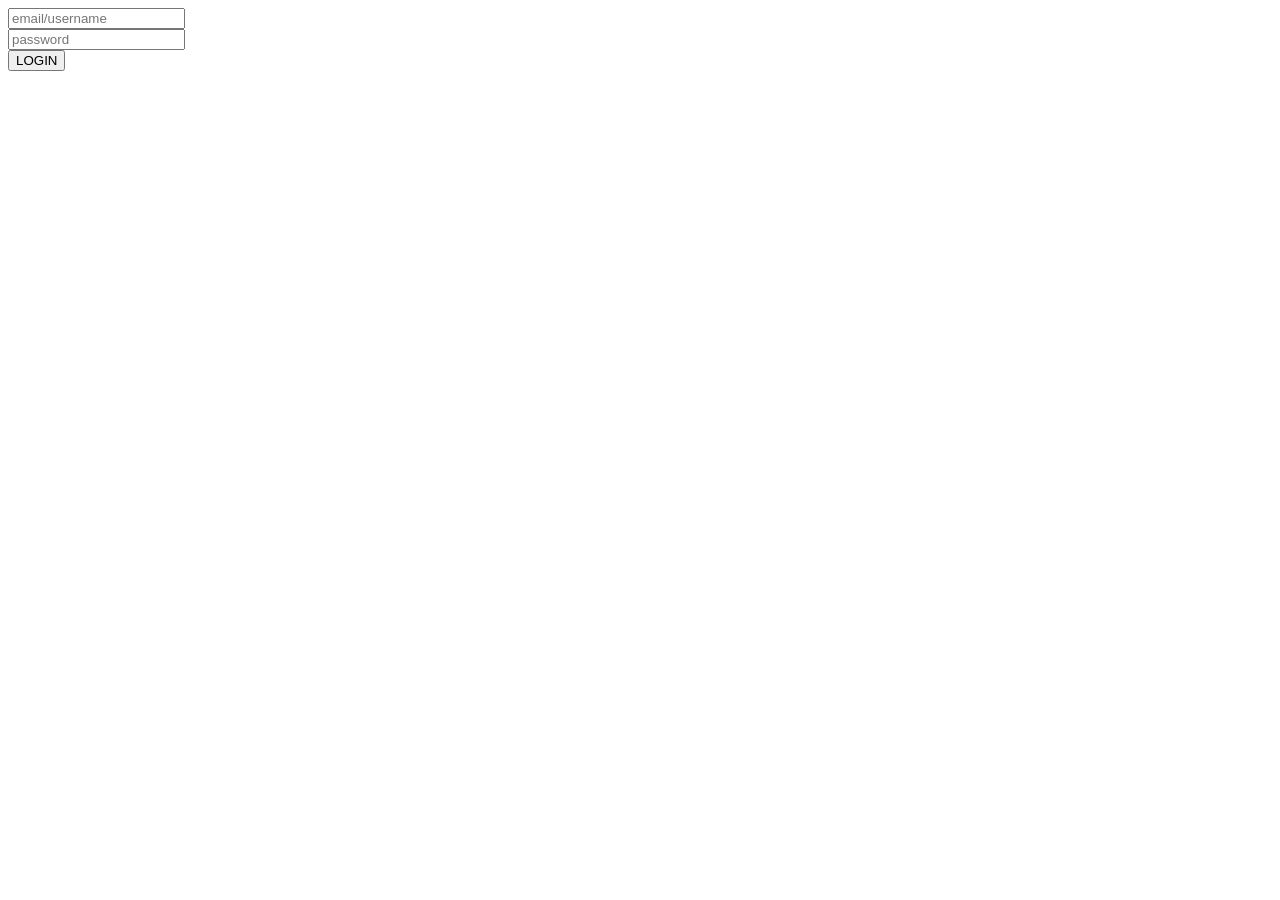
==== index.html @ cafbdcc4 "login and credntials verification are done" ====
<!DOCTYPE html>
<html lang="en">
<head>
    <meta charset="UTF-8">
    <meta name="viewport" content="width=device-width, initial-scale=1.0">
    <title>Document</title>
</head>
<body>
    <form action="" id="loginF">
        <input placeholder="email/username" id="emailUsername" required></input> <br>
        <input type="password" name="pass" id="password" placeholder="password" required> <br>
        <button type="submit">LOGIN</button>
        <p id="error"></p>
   </form>
   <script type="module" src="js/login.js"></script>
</body>
</html>
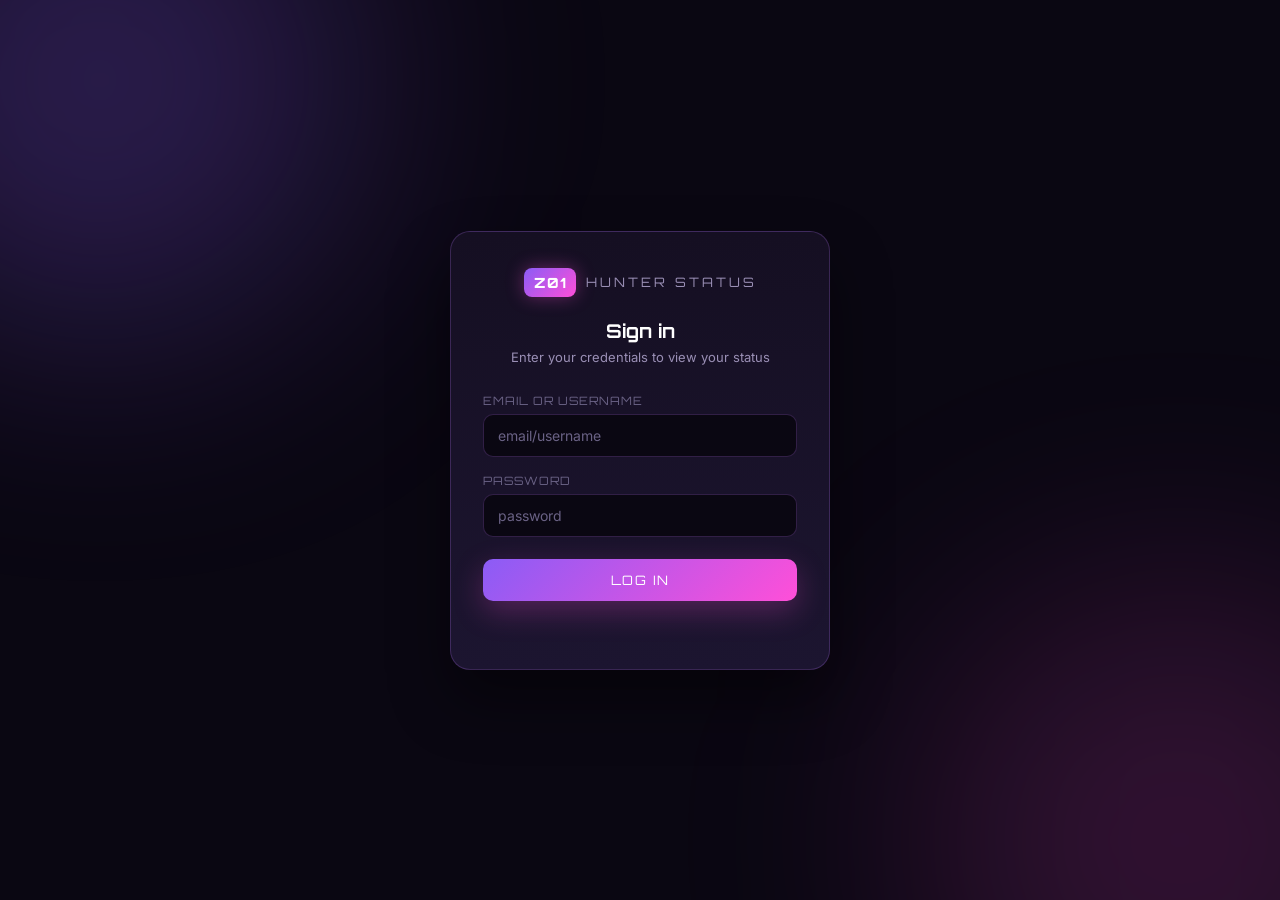
==== commit 6db6eb69: "style added" ====
--- a/index.html
+++ b/index.html
@@ -3,15 +3,32 @@
 <head>
     <meta charset="UTF-8">
     <meta name="viewport" content="width=device-width, initial-scale=1.0">
-    <title>Document</title>
+    <link rel="stylesheet" href="css/style.css">
+    <title>Login</title>
 </head>
 <body>
-    <form action="" id="loginF">
-        <input placeholder="email/username" id="emailUsername" required></input> <br>
-        <input type="password" name="pass" id="password" placeholder="password" required> <br>
-        <button type="submit">LOGIN</button>
+    <div class="auth-shell">
+      <form action="" id="loginF" class="auth-card">
+        <div class="brand">
+          <span class="brand-mark">Z01</span>
+          <span class="brand-name">Hunter Status</span>
+        </div>
+        <h1 class="auth-title">Sign in</h1>
+        <p class="auth-subtitle">Enter your credentials to view your status</p>
+
+        <div class="field">
+          <label for="emailUsername">Email or username</label>
+          <input placeholder="email/username" id="emailUsername" required>
+        </div>
+        <div class="field">
+          <label for="password">Password</label>
+          <input type="password" name="pass" id="password" placeholder="password" required>
+        </div>
+
+        <button type="submit" class="btn-submit">Log in</button>
         <p id="error"></p>
-   </form>
+      </form>
+    </div>
    <script type="module" src="js/login.js"></script>
 </body>
 </html>
--- a/css/style.css
+++ b/css/style.css
@@ -0,0 +1,524 @@
+@import url("https://fonts.googleapis.com/css2?family=Orbitron:wght@600;700;800&family=Inter:wght@400;500;600;700&display=swap");
+
+:root {
+  --bg-void: #0a0712;
+  --bg-panel: #150f22;
+  --bg-panel-alt: #1c1530;
+  --border-glow: rgba(186, 120, 255, 0.22);
+  --border-glow-strong: rgba(186, 120, 255, 0.45);
+  --accent-violet: #8b5cf6;
+  --accent-pink: #ff4fd8;
+  --accent-violet-soft: rgba(139, 92, 246, 0.18);
+  --text-primary: #f3eefb;
+  --text-muted: #9a8fb5;
+  --text-faint: #6a6285;
+  --font-display: "Orbitron", sans-serif;
+  --font-body: "Inter", sans-serif;
+}
+
+* {
+  box-sizing: border-box;
+}
+
+body {
+  margin: 0;
+  min-height: 100vh;
+  background: var(--bg-void);
+  color: var(--text-primary);
+  font-family: var(--font-body);
+  position: relative;
+  overflow-x: hidden;
+}
+
+/* ambient glow blobs */
+body::before,
+body::after {
+  content: "";
+  position: fixed;
+  width: 520px;
+  height: 520px;
+  border-radius: 50%;
+  filter: blur(120px);
+  z-index: 0;
+  pointer-events: none;
+}
+body::before {
+  top: -180px;
+  left: -160px;
+  background: rgba(139, 92, 246, 0.25);
+}
+body::after {
+  bottom: -200px;
+  right: -160px;
+  background: rgba(255, 79, 216, 0.16);
+}
+
+::selection {
+  background: var(--accent-pink);
+  color: #fff;
+}
+
+::-webkit-scrollbar {
+  width: 8px;
+  height: 8px;
+}
+::-webkit-scrollbar-track {
+  background: transparent;
+}
+::-webkit-scrollbar-thumb {
+  background: var(--accent-violet);
+  border-radius: 999px;
+  opacity: 0.6;
+}
+
+/* ---------- shared shell ---------- */
+.app {
+  position: relative;
+  z-index: 1;
+  max-width: 1160px;
+  margin: 0 auto;
+  padding: 28px 24px 60px;
+}
+
+.topbar {
+  display: flex;
+  align-items: center;
+  justify-content: space-between;
+  padding-bottom: 20px;
+  margin-bottom: 28px;
+  border-bottom: 1px solid var(--border-glow);
+}
+
+.brand {
+  display: flex;
+  align-items: center;
+  gap: 10px;
+}
+
+.brand-mark {
+  font-family: var(--font-display);
+  font-weight: 800;
+  font-size: 14px;
+  letter-spacing: 1px;
+  color: #fff;
+  background: linear-gradient(135deg, var(--accent-violet), var(--accent-pink));
+  padding: 6px 10px;
+  border-radius: 8px;
+  box-shadow: 0 0 18px rgba(255, 79, 216, 0.35);
+}
+
+.brand-name {
+  font-family: var(--font-display);
+  font-size: 13px;
+  letter-spacing: 3px;
+  color: var(--text-muted);
+  text-transform: uppercase;
+}
+
+.btn-logout {
+  font-family: var(--font-body);
+  font-weight: 600;
+  font-size: 13px;
+  color: var(--text-primary);
+  background: var(--bg-panel-alt);
+  border: 1px solid var(--border-glow);
+  padding: 9px 18px;
+  border-radius: 999px;
+  cursor: pointer;
+  transition:
+    box-shadow 0.2s ease,
+    border-color 0.2s ease,
+    transform 0.15s ease;
+}
+.btn-logout:hover {
+  border-color: var(--accent-pink);
+  box-shadow: 0 0 16px rgba(255, 79, 216, 0.35);
+  transform: translateY(-1px);
+}
+.btn-logout:focus-visible {
+  outline: 2px solid var(--accent-pink);
+  outline-offset: 2px;
+}
+
+/* ---------- cards ---------- */
+.dashboard {
+  display: grid;
+  grid-template-columns: repeat(12, 1fr);
+  gap: 20px;
+}
+
+.card {
+  position: relative;
+  background: linear-gradient(
+    180deg,
+    var(--bg-panel) 0%,
+    var(--bg-panel-alt) 100%
+  );
+  border: 1px solid var(--border-glow);
+  border-radius: 18px;
+  padding: 24px;
+  box-shadow: 0 20px 45px rgba(0, 0, 0, 0.35);
+  overflow: hidden;
+}
+
+.card::before {
+  content: "";
+  position: absolute;
+  top: 0;
+  left: 24px;
+  right: 24px;
+  height: 1px;
+  background: linear-gradient(
+    90deg,
+    transparent,
+    var(--accent-violet),
+    transparent
+  );
+  opacity: 0.6;
+}
+
+.card-eyebrow {
+  display: flex;
+  align-items: center;
+  gap: 8px;
+  font-family: var(--font-display);
+  font-size: 11px;
+  letter-spacing: 2px;
+  text-transform: uppercase;
+  color: var(--accent-pink);
+  margin-bottom: 18px;
+}
+.card-eyebrow::before {
+  content: "";
+  width: 6px;
+  height: 6px;
+  border-radius: 50%;
+  background: var(--accent-pink);
+  box-shadow: 0 0 8px var(--accent-pink);
+}
+
+.card-profile {
+  grid-column: span 5;
+}
+.card-xp {
+  grid-column: span 7;
+}
+.card-audit {
+  grid-column: span 4;
+  display: flex;
+  flex-direction: column;
+  align-items: center;
+}
+.card-projects {
+  grid-column: span 8;
+}
+
+/* ---------- profile card ---------- */
+.profile-main {
+  display: flex;
+  align-items: center;
+  gap: 22px;
+}
+
+.avatar-ring {
+  position: relative;
+  width: 108px;
+  height: 108px;
+  flex: 0 0 auto;
+}
+
+.avatar-ring::before {
+  content: "";
+  position: absolute;
+  inset: -6px;
+  border-radius: 50%;
+  background: conic-gradient(
+    from 0deg,
+    var(--accent-violet),
+    var(--accent-pink),
+    var(--accent-violet)
+  );
+  filter: blur(5px);
+  opacity: 0.85;
+  animation: spin 7s linear infinite;
+  z-index: 0;
+}
+
+#avatar {
+  position: relative;
+  z-index: 1;
+  width: 100%;
+  height: 100%;
+  border-radius: 50%;
+  object-fit: cover;
+  border: 3px solid var(--bg-panel);
+  display: block;
+  background: var(--bg-panel-alt);
+}
+
+#level {
+  position: absolute;
+  z-index: 2;
+  bottom: -6px;
+  right: -14px;
+  margin: 0;
+  font-family: var(--font-display);
+  font-size: 10.5px;
+  letter-spacing: 0.5px;
+  color: #fff;
+  background: linear-gradient(135deg, var(--accent-violet), var(--accent-pink));
+  padding: 4px 10px;
+  border-radius: 999px;
+  box-shadow: 0 0 14px rgba(255, 79, 216, 0.55);
+  white-space: nowrap;
+}
+
+.profile-info {
+  min-width: 0;
+}
+
+#log {
+  font-family: var(--font-display);
+  font-size: 22px;
+  font-weight: 700;
+  margin: 0 0 4px;
+  color: #fff;
+  overflow-wrap: anywhere;
+}
+
+#userId {
+  margin: 0 0 14px;
+  font-size: 12.5px;
+  color: var(--text-faint);
+  letter-spacing: 0.5px;
+}
+
+.StaustRow {
+  display: flex;
+  flex-wrap: wrap;
+  gap: 10px;
+}
+
+.XpRatio {
+  margin: 0;
+  font-size: 13px;
+  font-weight: 600;
+  color: var(--text-primary);
+  background: var(--bg-void);
+  border: 1px solid var(--border-glow);
+  padding: 8px 14px;
+  border-radius: 10px;
+  font-variant-numeric: tabular-nums;
+}
+
+/* ---------- chart cards ---------- */
+.chart-wrapper {
+  width: 100%;
+}
+
+.chart {
+  width: 100%;
+  height: auto;
+  display: block;
+  overflow: visible;
+}
+
+.card-audit .chart {
+  max-width: 220px;
+}
+
+/* ---------- projects table ---------- */
+.projects-scroll {
+  max-height: 340px;
+  overflow-y: auto;
+  margin: -4px -8px -4px 0;
+  padding-right: 8px;
+}
+
+.projects-table {
+  width: 100%;
+  border-collapse: collapse;
+  font-size: 13.5px;
+}
+
+.projects-table thead th {
+  position: sticky;
+  top: 0;
+  background: var(--bg-panel);
+  text-align: left;
+  font-family: var(--font-display);
+  font-size: 10.5px;
+  letter-spacing: 1.5px;
+  text-transform: uppercase;
+  color: var(--text-muted);
+  padding: 0 10px 12px;
+  font-weight: 600;
+}
+
+.projects-table tbody tr {
+  background: var(--bg-panel-alt);
+}
+.projects-table tbody tr:hover {
+  background: var(--accent-violet-soft);
+}
+
+.projects-table tbody td {
+  padding: 12px 10px;
+  color: var(--text-primary);
+  border-top: 1px solid rgba(255, 255, 255, 0.04);
+}
+
+.projects-table tbody tr td:first-child {
+  border-radius: 10px 0 0 10px;
+}
+.projects-table tbody tr td:last-child {
+  border-radius: 0 10px 10px 0;
+  color: var(--text-muted);
+  font-size: 12.5px;
+}
+.projects-table tbody td:nth-child(2) {
+  color: var(--accent-pink);
+  font-weight: 600;
+  font-variant-numeric: tabular-nums;
+}
+
+@keyframes spin {
+  to {
+    transform: rotate(360deg);
+  }
+}
+
+@media (prefers-reduced-motion: reduce) {
+  .avatar-ring::before {
+    animation: none;
+  }
+}
+
+/* ---------- responsive ---------- */
+@media (max-width: 900px) {
+  .card-profile,
+  .card-xp,
+  .card-audit,
+  .card-projects {
+    grid-column: span 12;
+  }
+  .profile-main {
+    flex-wrap: wrap;
+  }
+}
+
+/* ---------- login page ---------- */
+.auth-shell {
+  min-height: 100vh;
+  display: flex;
+  align-items: center;
+  justify-content: center;
+  padding: 24px;
+  position: relative;
+  z-index: 1;
+}
+
+.auth-card {
+  width: 100%;
+  max-width: 380px;
+  background: linear-gradient(
+    180deg,
+    var(--bg-panel) 0%,
+    var(--bg-panel-alt) 100%
+  );
+  border: 1px solid var(--border-glow);
+  border-radius: 20px;
+  padding: 36px 32px;
+  box-shadow: 0 30px 60px rgba(0, 0, 0, 0.45);
+  text-align: center;
+}
+
+.auth-card .brand {
+  justify-content: center;
+  margin-bottom: 22px;
+}
+
+.auth-title {
+  font-family: var(--font-display);
+  font-size: 19px;
+  font-weight: 700;
+  color: #fff;
+  margin: 0 0 6px;
+}
+
+.auth-subtitle {
+  font-size: 13px;
+  color: var(--text-muted);
+  margin: 0 0 28px;
+}
+
+.field {
+  text-align: left;
+  margin-bottom: 16px;
+}
+
+.field label {
+  display: block;
+  font-size: 11.5px;
+  letter-spacing: 1px;
+  text-transform: uppercase;
+  color: var(--text-faint);
+  margin-bottom: 6px;
+  font-family: var(--font-display);
+}
+
+.field input {
+  width: 100%;
+  padding: 12px 14px;
+  border-radius: 10px;
+  border: 1px solid var(--border-glow);
+  background: var(--bg-void);
+  color: var(--text-primary);
+  font-family: var(--font-body);
+  font-size: 14px;
+  transition:
+    border-color 0.2s ease,
+    box-shadow 0.2s ease;
+}
+.field input::placeholder {
+  color: var(--text-faint);
+}
+.field input:focus {
+  outline: none;
+  border-color: var(--accent-violet);
+  box-shadow: 0 0 0 3px var(--accent-violet-soft);
+}
+
+.btn-submit {
+  width: 100%;
+  margin-top: 6px;
+  padding: 13px;
+  border: none;
+  border-radius: 10px;
+  font-family: var(--font-display);
+  font-size: 13px;
+  letter-spacing: 1.5px;
+  text-transform: uppercase;
+  color: #fff;
+  background: linear-gradient(135deg, var(--accent-violet), var(--accent-pink));
+  cursor: pointer;
+  box-shadow: 0 10px 30px rgba(255, 79, 216, 0.25);
+  transition:
+    transform 0.15s ease,
+    box-shadow 0.2s ease;
+}
+.btn-submit:hover {
+  transform: translateY(-1px);
+  box-shadow: 0 14px 34px rgba(255, 79, 216, 0.4);
+}
+.btn-submit:focus-visible {
+  outline: 2px solid var(--accent-pink);
+  outline-offset: 2px;
+}
+
+#error {
+  min-height: 18px;
+  margin: 14px 0 0;
+  font-size: 12.5px;
+  color: var(--accent-pink);
+}
